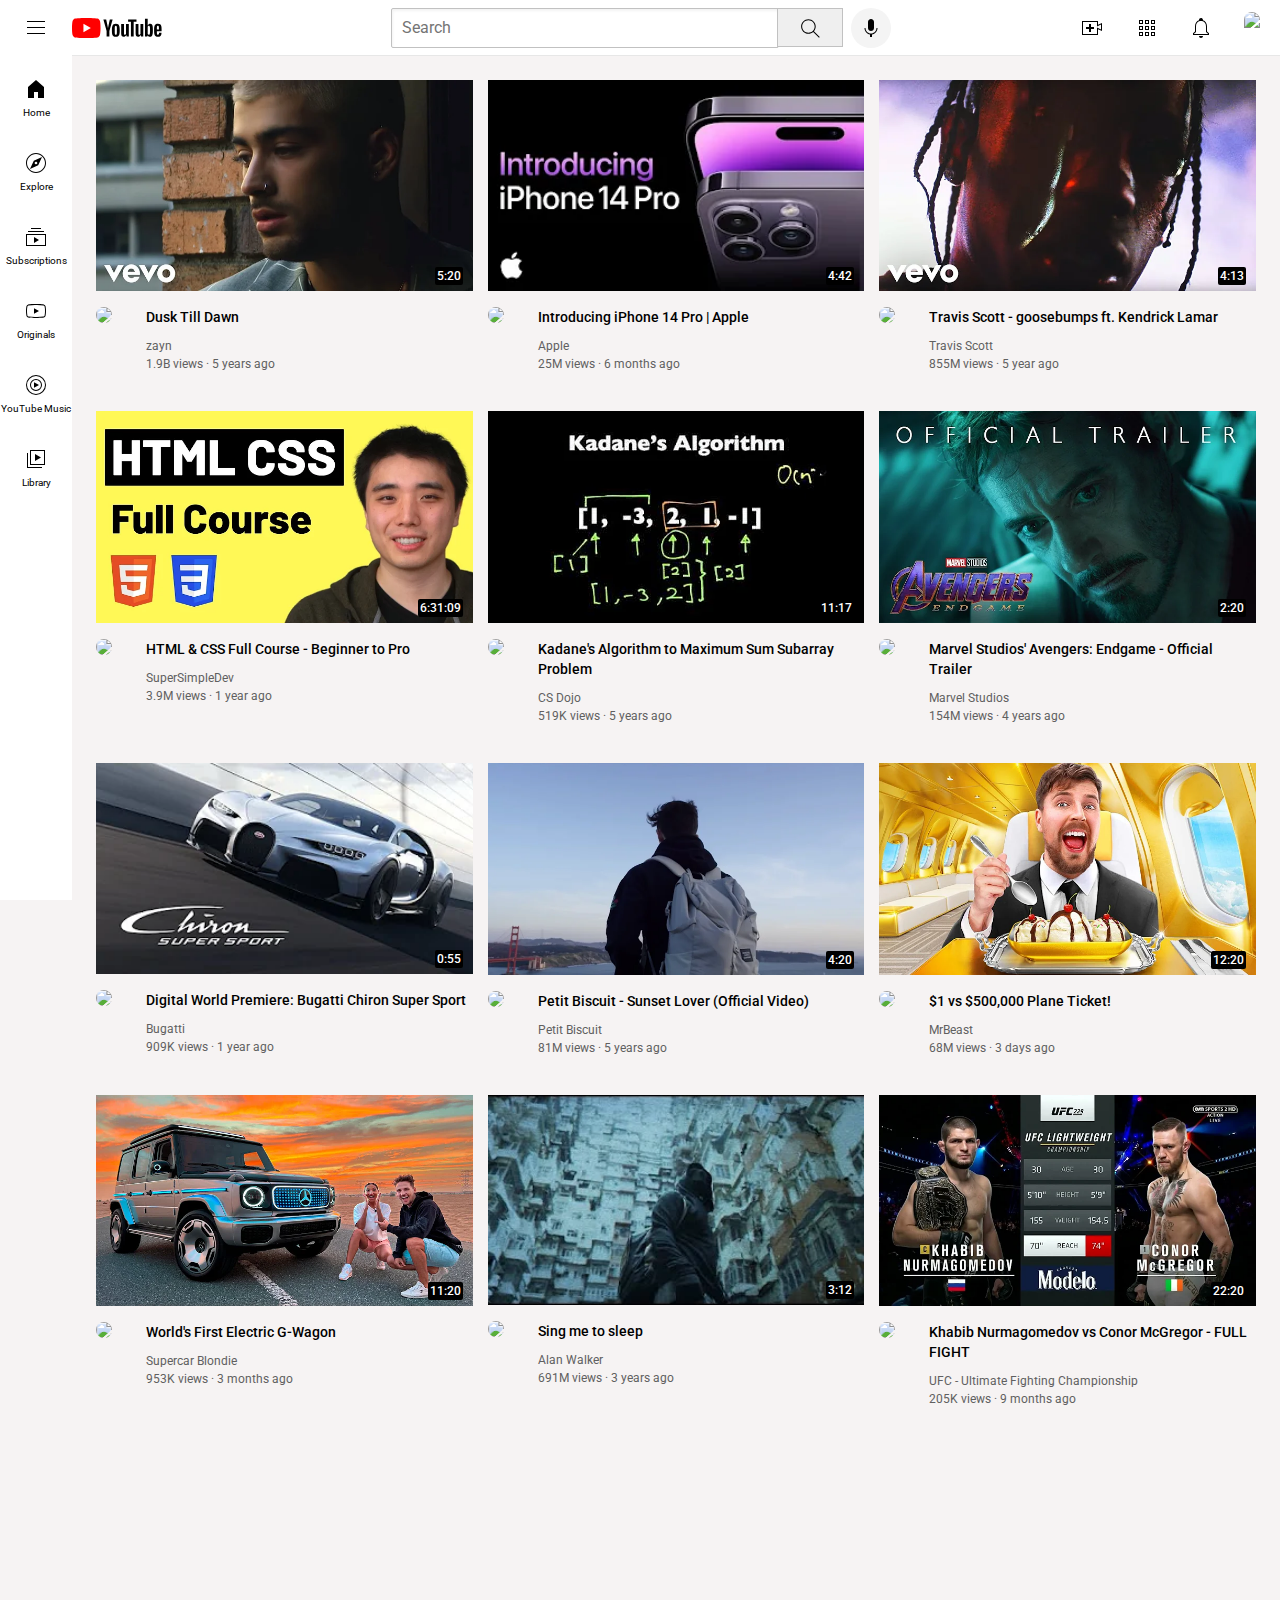
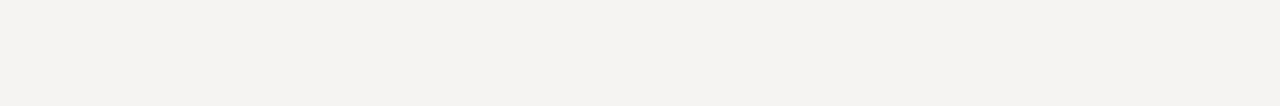
==== index.html @ 1c60c2fe "First commit" ====
<!DOCTYPE html>
<html>
  <head>

    <title>YouTube Clone</title>
    

    <link rel="preconnect" href="https://fonts.googleapis.com">
    <link rel="preconnect" href="https://fonts.gstatic.com" crossorigin>
    <link href="https://fonts.googleapis.com/css2?family=Roboto:wght@400;500;700&display=swap" rel="stylesheet">

    <link rel="stylesheet" href="styles/general.css">
    <link rel="stylesheet" href="styles/header.css">
    <link rel="stylesheet" href="styles/video.css">
    <link rel="stylesheet" href="styles/sidebar.css">
  </head>

  <body>
    <div class="header">

      <div class="left-section">
          <img class="hamburger-menu" src="icons/hamburger-menu.svg">
          <img class="youtube-logo" src="icons/youtube-logo.svg">
      </div>

      <div class="middle-section">
          <input class="searchbox" type="text" placeholder="Search">
          <button class="search-button">
            <img class="search-icon" src="icons/search.svg">
          </button>
          <button  class="voice-search-button">
            <img class="voice-icon" src="icons/voice-search-icon.svg">
          </button>
      </div>

      <div class="right-section">
          <img class="upload-icon" src="icons/upload.svg">
          <img class="app-icon" src="icons/youtube-apps.svg">
          <img class="notifications-icon" src="icons/notifications.svg">
          <img class="channel-picture-icon" src="profile pictures/current-channel.jpg">
          

      </div>

    </div>

    <div class="sidebar">
        <div class="sidebar-link"><img src="sidebar/home.svg">
          <div>Home</div>
        </div>
        <div class="sidebar-link"><img src="sidebar/explore.svg">
          <div>Explore</div>
        </div>
        <div class="sidebar-link"><img src="sidebar/subscriptions.svg">
          <div>Subscriptions</div>
        </div>
        <div class="sidebar-link"><img src="sidebar/originals.svg">
          <div>Originals</div>
        </div>
        <div class="sidebar-link"><img src="sidebar/youtube-music.svg">
          <div>YouTube Music</div>
        </div>
        <div class="sidebar-link"><img src="sidebar/library.svg">
          <div>Library</div>
        </div>

    </div>
    
    <div class="video-grid">


      <div class="video-preview">

        <div class="thumbnail-row">
          <img class="thumbnail" src="thumbnails/thumbnail-1-1.webp">
          <div class="video-time">5:20</div>
        </div>

        <div class="video-info-grid">

          <div class="channel-picture">
               <img class="profile-picture" src="profile pictures/channel-1-1.jpg">
          </div>
  
          <div class="video-info">
  
              <p class="video-title">
              Dusk Till Dawn
              </p>
              <p class="video-author">
                zayn
              </p>
              <p class="video-stats">
                1.9B views &#183; 5 years ago
              </p>
  
          </div>
   
        </div> 
  
      </div>
  
        <div class="video-preview">
  
          <div class="thumbnail-row">
            <img class="thumbnail" src="thumbnails/thumbnail-2-2.webp">
            <div class="video-time"> 4:42</div>
          </div>
          <div class="video-info-grid">
    
            <div class="channel-picture">
              <img class="profile-picture" src="profile pictures/channel-2-2.jpg">
            </div>
    
            <div class="video-info">
    
              <p class="video-title">
                Introducing iPhone 14 Pro | Apple 
                </p>
                <p class="video-author">
                  Apple
                </p>
                <p class="video-stats">
                  25M views &#183; 6 months ago
                </p>
    
            </div>
     
          </div> 
    
          </div>
  
          <div class="video-preview">
  
            <div class="thumbnail-row">
              <img class="thumbnail" src="thumbnails/thumbnail-3-3.webp">
              <div class="video-time">4:13</div>
            </div>
            <div class="video-info-grid">
      
              <div class="channel-picture">
                <img class="profile-picture" src="profile pictures/channel-3-3.jpg">
              </div>
      
              <div class="video-info">
      
                <p class="video-title">
                  Travis Scott - goosebumps ft. Kendrick Lamar
                  </p>
                  <p class="video-author">
                    Travis Scott
                  </p>
                  <p class="video-stats">
                    855M views &#183; 5 year ago
                  </p>
      
              </div>
       
            </div> 
      
            </div>
      
            <div class="video-preview">
      
              <div class="thumbnail-row">
                <img class="thumbnail" src="thumbnails/thumbnail-4-4.webp">
                <div class="video-time">6:31:09</div>
              </div>
              <div class="video-info-grid">
        
                <div class="channel-picture">
                  <img class="profile-picture" src="profile pictures/channel-4-4.jpg">
                </div>
        
                <div class="video-info">
        
                  <p class="video-title">
                    
                    HTML & CSS Full Course - Beginner to Pro
                    </p>
                    <p class="video-author">
                      SuperSimpleDev
                    </p>
                    <p class="video-stats">
                      3.9M views &#183; 1 year ago
                    </p>
        
                </div>
         
              </div> 
        
              </div>
  
              <div class="video-preview">
  
                <div class="thumbnail-row">
                  <img class="thumbnail" src="thumbnails/thumbnail-5.webp">
                  <div class="video-time">11:17</div>
                </div>
                <div class="video-info-grid">
          
                  <div class="channel-picture">
                    <img class="profile-picture" src="profile pictures/channel-5.jpeg">
                  </div>
          
                  <div class="video-info">
          
                    <p class="video-title">
                      Kadane's Algorithm to Maximum Sum Subarray Problem
                      </p>
                      <p class="video-author">
                        CS Dojo
                      </p>
                      <p class="video-stats">
                        519K views &#183; 5 years ago
                      </p>
          
                  </div>
           
                </div> 
          
                </div>
          


                  <div class="video-preview">

                    <div class="thumbnail-row">
                      <img class="thumbnail" src="thumbnails/thumbnail-7.webp">
                      <div class="video-time">2:20</div>
                    </div>
            
                    <div class="video-info-grid">
            
                      <div class="channel-picture">
                           <img class="profile-picture" src="profile pictures/channel-7.jpg">
                      </div>
              
                      <div class="video-info">
              
                          <p class="video-title">
                            Marvel Studios' Avengers: Endgame - Official Trailer
                          </p>
                          <p class="video-author">
                            Marvel Studios
                          </p>
                          <p class="video-stats">
                            154M views &#183; 4 years ago
                          </p>
              
                      </div>
               
                    </div> 
              
                  </div>

                  <div class="video-preview">

                    <div class="thumbnail-row">
                      <img class="thumbnail" src="thumbnails/thumbnail-8-1.webp">
                      <div class="video-time">0:55</div>
                    </div>
            
                    <div class="video-info-grid">
            
                      <div class="channel-picture">
                           <img class="profile-picture" src="profile pictures/channel-8.jpg">
                      </div>
              
                      <div class="video-info">
              
                          <p class="video-title">
                          Digital World Premiere: Bugatti Chiron Super Sport
                          </p>
                          <p class="video-author">
                            Bugatti
                          </p>
                          <p class="video-stats">
                            909K views &#183; 1 year ago
                          </p>
              
                      </div>
               
                    </div> 
              
                  </div>

                  <div class="video-preview">

                    <div class="thumbnail-row">
                      <img class="thumbnail" src="thumbnails/thumbnail-9.webp">
                      <div class="video-time">4:20</div>
                    </div>
            
                    <div class="video-info-grid">
            
                      <div class="channel-picture">
                           <img class="profile-picture" src="profile pictures/channel-9.jpg">
                      </div>
              
                      <div class="video-info">
              
                          <p class="video-title">
                            Petit Biscuit - Sunset Lover (Official Video)
                          </p>
                          <p class="video-author">
                            Petit Biscuit
                          </p>
                          <p class="video-stats">
                            81M views &#183; 5 years ago
                          </p>
              
                      </div>
               
                    </div> 
              
                  </div>

              <div class="video-preview">
          
                  <div class="thumbnail-row">
                    <img class="thumbnail" src="thumbnails/thumbnail-6-6.webp">
                    <div class="video-time">12:20</div>
                  </div>

                  <div class="video-info-grid">
            
                    <div class="channel-picture">
                      <img class="profile-picture" src="profile pictures/channel-6.jpeg">
                       
                    </div>
            
                    <div class="video-info">
            
                      <p class="video-title">
                        $1 vs $500,000 Plane Ticket!
                      </p>
                      <p class="video-author">
                          MrBeast
                      </p>
                      <p class="video-stats">
                          68M views &#183; 3 days ago
                      </p>
            
                    </div>
             
                </div> 
            
              </div>

              <div class="video-preview">

                <div class="thumbnail-row">
                  <img class="thumbnail" src="thumbnails/thumbnail-10.webp">
                  <div class="video-time">11:20</div>
                </div>
        
                <div class="video-info-grid">
        
                  <div class="channel-picture">
                       <img class="profile-picture" src="profile pictures/channel-10.jpg">
                  </div>
          
                  <div class="video-info">
          
                      <p class="video-title">
                        World's First Electric G-Wagon
                      </p>
                      <p class="video-author">
                        Supercar Blondie
                      </p>
                      <p class="video-stats">
                        953K views &#183; 3 months ago
                      </p>
          
                  </div>
           
                </div> 
          
              </div>

              <div class="video-preview">

                <div class="thumbnail-row">
                  <img class="thumbnail" src="thumbnails/thumbnail-11.webp">
                  <div class="video-time">3:12</div>
                </div>
        
                <div class="video-info-grid">
        
                  <div class="channel-picture">
                       <img class="profile-picture" src="profile pictures/channel-11.jpg">
                  </div>
          
                  <div class="video-info">
          
                      <p class="video-title">
                      Sing me to sleep
                      </p>
                      <p class="video-author">
                        Alan Walker
                      </p>
                      <p class="video-stats">
                        691M views &#183; 3 years ago
                      </p>
          
                  </div>
           
                </div> 
          
              </div>

              <div class="video-preview">

                <div class="thumbnail-row">
                  <img class="thumbnail" src="thumbnails/thumbnail-12.webp">
                  <div class="video-time">22:20</div>
                </div>
        
                <div class="video-info-grid">
        
                  <div class="channel-picture">
                       <img class="profile-picture" src="profile pictures/channel-12.jpg">
                  </div>
          
                  <div class="video-info">
          
                      <p class="video-title">
                        Khabib Nurmagomedov vs Conor McGregor - FULL FIGHT
                      </p>
                      <p class="video-author">
                        UFC - Ultimate Fighting Championship
                      </p>
                      <p class="video-stats">
                        205K views &#183; 9 months ago
                      </p>
          
                  </div>
           
                </div> 
          
              </div>

    </div>
    

  </body>

</html>
---- styles/general.css ----
p{
  font-family: Roboto, Arial;
  margin-top: 0px;
  margin-bottom: 0px;
}

body{
  margin-bottom: 800px;
  margin: 0px;
  padding-top: 80px;
  padding-left: 96px;
  padding-right: 24px;
  background-color: rgb(246, 243, 243);
}
---- styles/header.css ----
.header{
  height: 55px;
  display: flex;
  flex-direction: row;
  justify-content: space-between;
  position: fixed;
  top: 0;
  left: 0;
  right:0;
  background-color: white;
  border-bottom-width: 1px;
  border-bottom-style: solid;
  border-bottom-color: rgb(231, 231, 231);
  z-index: 1;
}

body{
  margin-bottom: 300px;
}

.left-section{
  display: flex;
  align-items: center;
}

.middle-section{
  
  flex: 1;
  margin-left: 70px;
  margin-right: 30px;
  max-width: 500px;
  display: flex;
  align-items: center;
}


.hamburger-menu{
  height: 24px;
  margin-left: 24px;
  margin-right: 24px;
  cursor: pointer;
}

.youtube-logo{
  height: 20px;
  cursor: pointer;
}


.searchbox{
  flex: 1;
  height: 36px;
  border: 1px;
  width: 60px;
  padding-left: 10px;
  font-size: 16px;
  border-style: solid;
  border-color: rgb(193, 193, 193);
  border-radius: 2px;
  box-shadow: inset 1px 2px 3px rgba(0,0,0,0.05);
  width: 0;
}

.searchbox::placeholder{
  font-family: Roboto,Arial;
  font-size: 16px;
}

.search-button{
  height: 39px;
  width: 66px;
  border: 1px;
  margin-right: 8px;
  color: rgb(239, 239, 239);
  border-color: rgb(193, 193, 193);
  border-style: solid;
  margin-left: -2px;
  cursor: pointer;
}

.search-icon{
  height: 25px;
  margin-top: 4px;
  cursor: pointer;
}

.voice-search-button{
  height: 40px;
  width: 40px;
  border-radius: 20px;
  border-style: solid;
  color: rgb(239, 239, 239) ;
  background-color: rgb(244, 244, 244);
  border: none;
  cursor: pointer;
}

.right-section{
  width: 180px;
  margin-right: 20px;
  display: flex;
  flex-direction: row;
  align-items: center;
  justify-content: space-between;
  flex-shrink: 0;
}

.voice-icon{
  height: 24px;
  margin-top: 4px;
  cursor: pointer;
}

.upload-icon{
  height: 24px;
  cursor: pointer;
}

.app-icon{
  height: 24px;
  cursor: pointer;

}

.notifications-icon{
  height: 24px;
  cursor: pointer;
}

.channel-picture-icon{
  height: 32px;
  border-radius: 16px;
  cursor: pointer;
}
---- styles/video.css ----
.thumbnail{
  width: 100%;
  cursor: pointer;
  
}


.video-time{

  background-color: black;
  color: white;
  position: absolute;
  bottom: 10px;
  right: 10px;
  font-family: roboto,arial;
  font-size: 12px ;
  font-weight: 500;
  padding: 2px;
  border-radius: 2px;
  
}

.video-author{
  display: block;
  font-size: 12px;
  color: rgb(96,96,96);
  margin-bottom: 4px;
}

.video-stats{
  display:block;
  font-size: 12px;
  color: rgb(96,96,96);

}

.video-title{
  margin-top: 0px;
  font-size: 14px;
  font-weight: 500;
  line-height: 20px;
  margin-bottom: 12px;
  cursor: pointer;
}

.video-info-grid{
  display: grid;
  grid-template-columns: 50px 1fr;

}



.profile-picture{
  width: 36px;
  border-radius: 50px;
  cursor: pointer;
}

.thumbnail-row{
  margin-bottom: 12px;
  position: relative;
}

.video-grid{
  display: grid;
  grid-template-columns: 1fr 1fr 1fr;
  column-gap: 15px;
  row-gap: 40px;
}
---- styles/sidebar.css ----
.sidebar{

  position: fixed;
  left: 0;
  bottom: 0;
  width: 72px;
  top: 55px;
  background-color: white;
  align-items: center;
  z-index: 2;
  padding-top: 5px;
  
}

.sidebar-link{
  height: 74px;
  display: flex;
  align-items: center;
  justify-content: center;
  flex-direction: column;
  cursor: pointer;
  
}

.sidebar-link:hover{
    background-color: rgb(213, 213, 213);
}

.sidebar img{
  height: 24px;
  margin-bottom: 6px;

}

.sidebar-link div{
  font-family: roboto,arial;
  font-size: 10px;
}
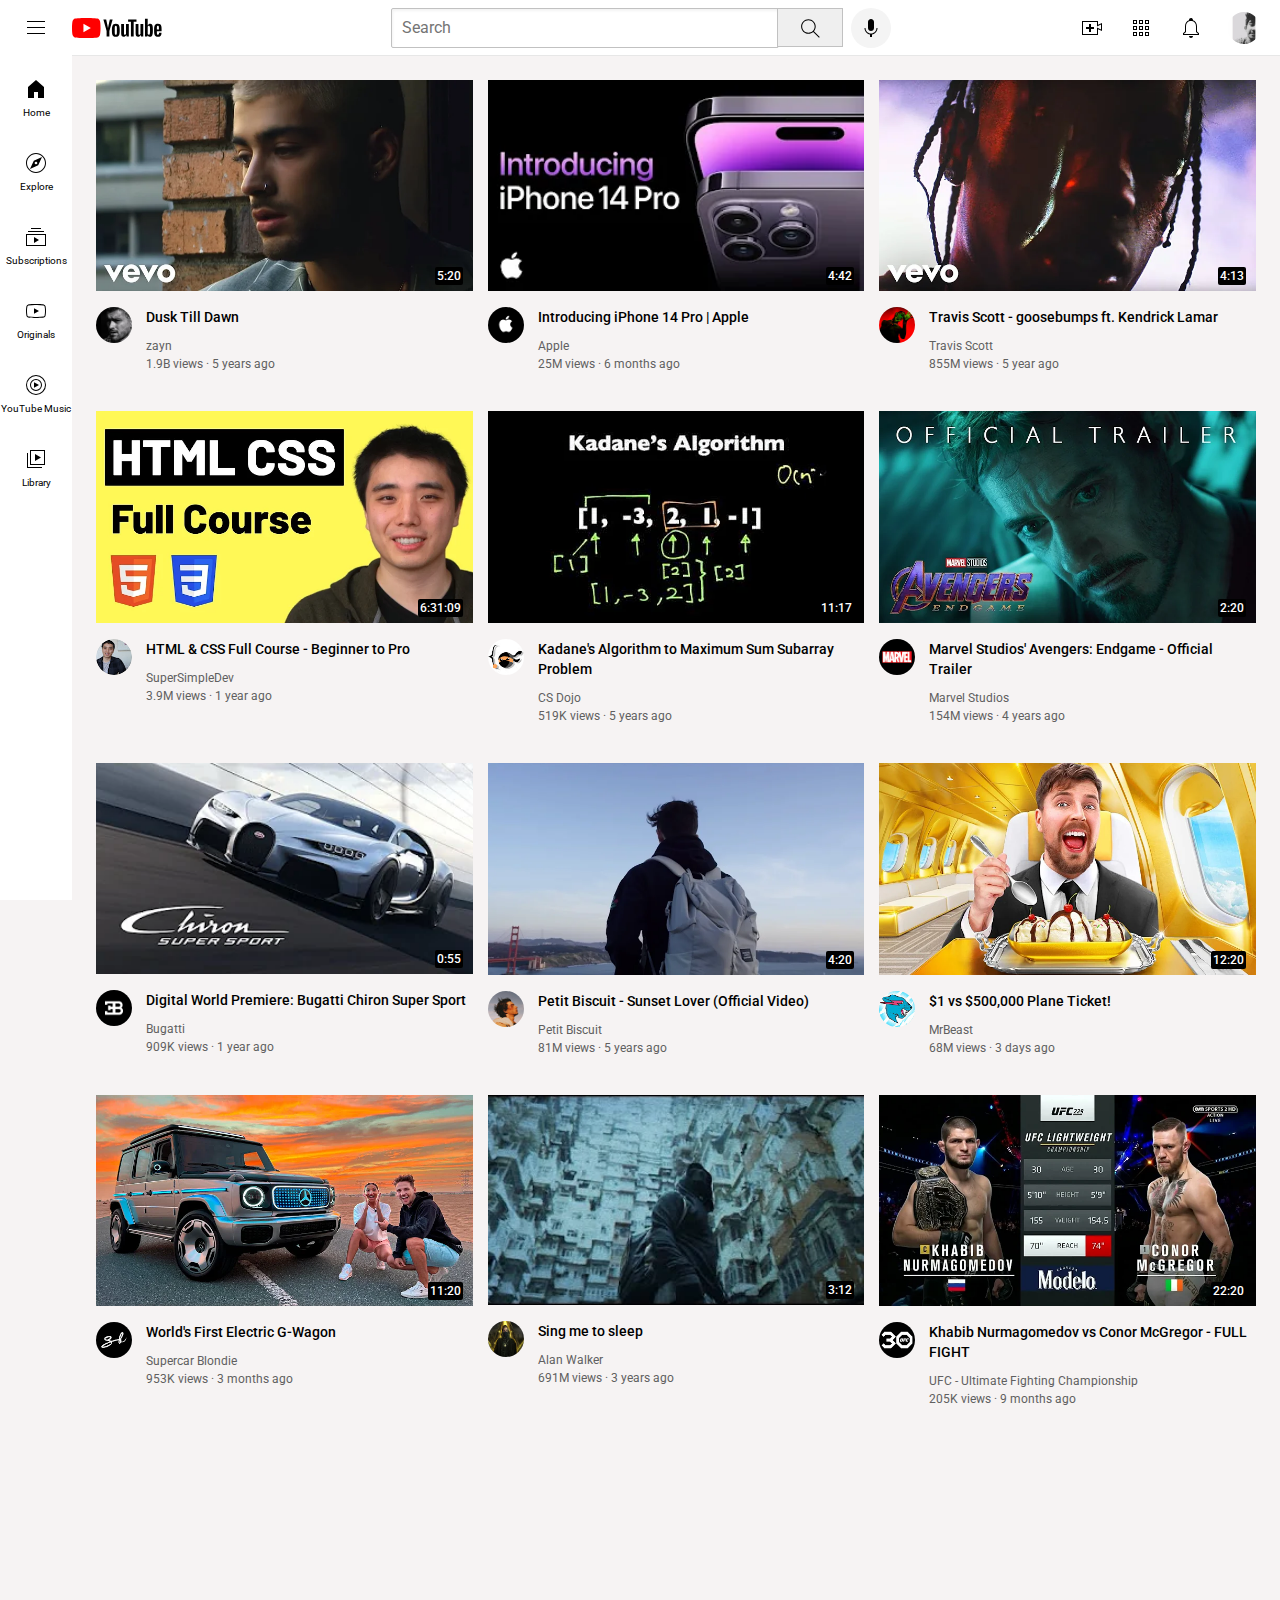
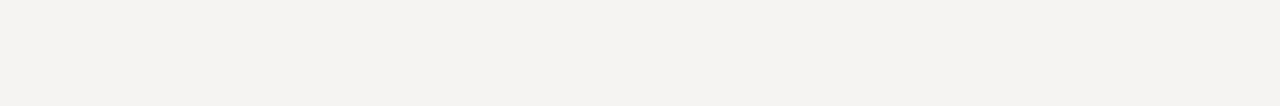
==== commit 592f0149: "profile picture" ====
--- a/index.html
+++ b/index.html
@@ -37,7 +37,7 @@
           <img class="upload-icon" src="icons/upload.svg">
           <img class="app-icon" src="icons/youtube-apps.svg">
           <img class="notifications-icon" src="icons/notifications.svg">
-          <img class="channel-picture-icon" src="profile pictures/current-channel.jpg">
+          <img class="channel-picture-icon" src="./profile-pictures/current-channel.jpg">
           
 
       </div>
@@ -79,7 +79,7 @@
         <div class="video-info-grid">
 
           <div class="channel-picture">
-               <img class="profile-picture" src="profile pictures/channel-1-1.jpg">
+               <img class="profile-picture" src="./profile-pictures/channel-1-1.jpg">
           </div>
   
           <div class="video-info">
@@ -109,7 +109,7 @@
           <div class="video-info-grid">
     
             <div class="channel-picture">
-              <img class="profile-picture" src="profile pictures/channel-2-2.jpg">
+              <img class="profile-picture" src="./profile-pictures/channel-2-2.jpg">
             </div>
     
             <div class="video-info">
@@ -139,7 +139,7 @@
             <div class="video-info-grid">
       
               <div class="channel-picture">
-                <img class="profile-picture" src="profile pictures/channel-3-3.jpg">
+                <img class="profile-picture" src="./profile-pictures/channel-3-3.jpg">
               </div>
       
               <div class="video-info">
@@ -169,7 +169,7 @@
               <div class="video-info-grid">
         
                 <div class="channel-picture">
-                  <img class="profile-picture" src="profile pictures/channel-4-4.jpg">
+                  <img class="profile-picture" src="./profile-pictures/channel-4-4.jpg">
                 </div>
         
                 <div class="video-info">
@@ -200,7 +200,7 @@
                 <div class="video-info-grid">
           
                   <div class="channel-picture">
-                    <img class="profile-picture" src="profile pictures/channel-5.jpeg">
+                    <img class="profile-picture" src="./profile-pictures/channel-5.jpeg">
                   </div>
           
                   <div class="video-info">
@@ -233,7 +233,7 @@
                     <div class="video-info-grid">
             
                       <div class="channel-picture">
-                           <img class="profile-picture" src="profile pictures/channel-7.jpg">
+                           <img class="profile-picture" src="./profile-pictures/channel-7.jpg">
                       </div>
               
                       <div class="video-info">
@@ -264,7 +264,7 @@
                     <div class="video-info-grid">
             
                       <div class="channel-picture">
-                           <img class="profile-picture" src="profile pictures/channel-8.jpg">
+                           <img class="profile-picture" src="./profile-pictures/channel-8.jpg">
                       </div>
               
                       <div class="video-info">
@@ -295,7 +295,7 @@
                     <div class="video-info-grid">
             
                       <div class="channel-picture">
-                           <img class="profile-picture" src="profile pictures/channel-9.jpg">
+                           <img class="profile-picture" src="./profile-pictures/channel-9.jpg">
                       </div>
               
                       <div class="video-info">
@@ -326,7 +326,7 @@
                   <div class="video-info-grid">
             
                     <div class="channel-picture">
-                      <img class="profile-picture" src="profile pictures/channel-6.jpeg">
+                      <img class="profile-picture" src="./profile-pictures/channel-6.jpeg">
                        
                     </div>
             
@@ -358,7 +358,7 @@
                 <div class="video-info-grid">
         
                   <div class="channel-picture">
-                       <img class="profile-picture" src="profile pictures/channel-10.jpg">
+                       <img class="profile-picture" src="./profile-pictures/channel-10.jpg">
                   </div>
           
                   <div class="video-info">
@@ -389,7 +389,7 @@
                 <div class="video-info-grid">
         
                   <div class="channel-picture">
-                       <img class="profile-picture" src="profile pictures/channel-11.jpg">
+                       <img class="profile-picture" src="./profile-pictures/channel-11.jpg">
                   </div>
           
                   <div class="video-info">
@@ -420,7 +420,7 @@
                 <div class="video-info-grid">
         
                   <div class="channel-picture">
-                       <img class="profile-picture" src="profile pictures/channel-12.jpg">
+                       <img class="profile-picture" src="./profile-pictures/channel-12.jpg">
                   </div>
           
                   <div class="video-info">
